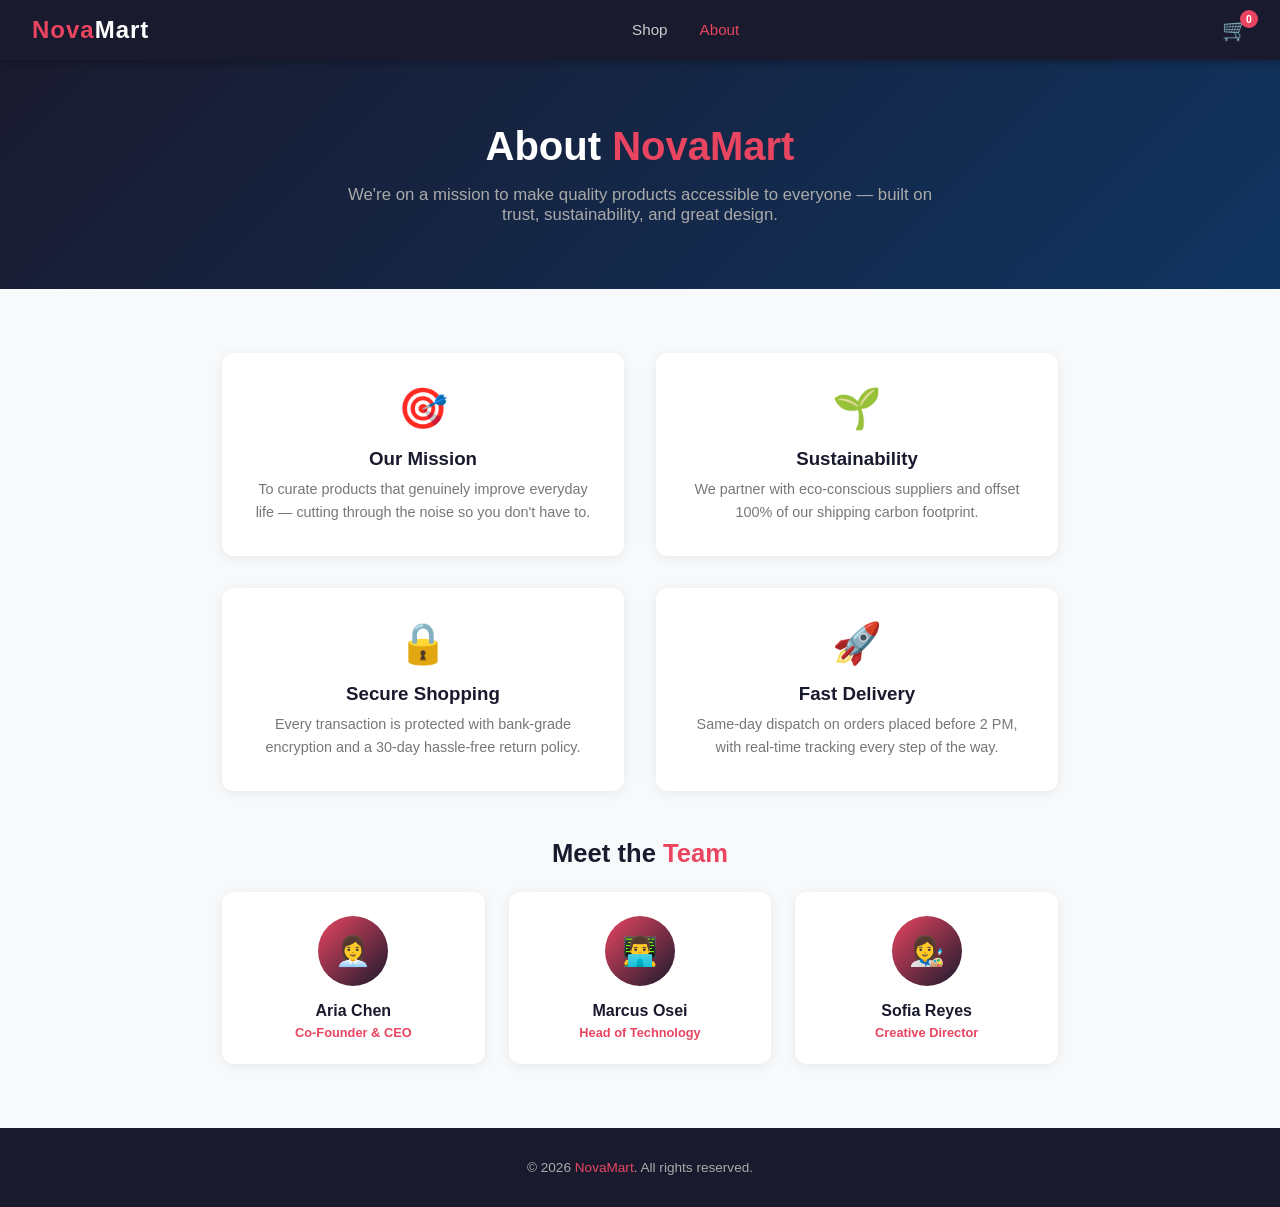
==== about.html @ ab841186 "Initial commit: NovaMart static e-commerce site" ====
<!DOCTYPE html>
<html lang="en">
<head>
  <meta charset="UTF-8" />
  <meta name="viewport" content="width=device-width, initial-scale=1.0" />
  <title>About Us — NovaMart</title>
  <link rel="stylesheet" href="style.css" />
</head>
<body>

<nav>
  <a class="logo" href="index.html">Nova<span style="color:#fff">Mart</span></a>
  <ul>
    <li><a href="index.html">Shop</a></li>
    <li><a href="about.html" class="active">About</a></li>
  </ul>
  <div class="cart-icon">🛒<span class="cart-badge">0</span></div>
</nav>

<section class="about-hero">
  <h1>About <span style="color:#e94560">NovaMart</span></h1>
  <p>We're on a mission to make quality products accessible to everyone — built on trust, sustainability, and great design.</p>
</section>

<div class="about-content">

  <div class="about-grid">
    <div class="about-box">
      <div class="icon">🎯</div>
      <h3>Our Mission</h3>
      <p>To curate products that genuinely improve everyday life — cutting through the noise so you don't have to.</p>
    </div>
    <div class="about-box">
      <div class="icon">🌱</div>
      <h3>Sustainability</h3>
      <p>We partner with eco-conscious suppliers and offset 100% of our shipping carbon footprint.</p>
    </div>
    <div class="about-box">
      <div class="icon">🔒</div>
      <h3>Secure Shopping</h3>
      <p>Every transaction is protected with bank-grade encryption and a 30-day hassle-free return policy.</p>
    </div>
    <div class="about-box">
      <div class="icon">🚀</div>
      <h3>Fast Delivery</h3>
      <p>Same-day dispatch on orders placed before 2 PM, with real-time tracking every step of the way.</p>
    </div>
  </div>

  <div class="team-section">
    <h2>Meet the <span style="color:#e94560">Team</span></h2>
    <div class="team-grid">
      <div class="team-card">
        <div class="team-avatar">👩‍💼</div>
        <h4>Aria Chen</h4>
        <p>Co-Founder & CEO</p>
      </div>
      <div class="team-card">
        <div class="team-avatar">👨‍💻</div>
        <h4>Marcus Osei</h4>
        <p>Head of Technology</p>
      </div>
      <div class="team-card">
        <div class="team-avatar">👩‍🎨</div>
        <h4>Sofia Reyes</h4>
        <p>Creative Director</p>
      </div>
    </div>
  </div>

</div>

<footer>
  <p>&copy; 2026 <span>NovaMart</span>. All rights reserved.</p>
</footer>

</body>
</html>
---- style.css ----
* {
  margin: 0;
  padding: 0;
  box-sizing: border-box;
}

body {
  font-family: 'Segoe UI', sans-serif;
  background: #f8f9fa;
  color: #333;
}

/* NAV */
nav {
  background: #1a1a2e;
  padding: 1rem 2rem;
  display: flex;
  align-items: center;
  justify-content: space-between;
  position: sticky;
  top: 0;
  z-index: 100;
  box-shadow: 0 2px 8px rgba(0,0,0,0.3);
}

.logo {
  font-size: 1.5rem;
  font-weight: 700;
  color: #e94560;
  text-decoration: none;
  letter-spacing: 1px;
}

nav ul {
  list-style: none;
  display: flex;
  gap: 2rem;
}

nav ul a {
  color: #ccc;
  text-decoration: none;
  font-size: 0.95rem;
  transition: color 0.2s;
}

nav ul a:hover, nav ul a.active {
  color: #e94560;
}

.cart-icon {
  position: relative;
  cursor: pointer;
  color: #ccc;
  font-size: 1.3rem;
  transition: color 0.2s;
}

.cart-icon:hover { color: #e94560; }

.cart-badge {
  position: absolute;
  top: -8px;
  right: -10px;
  background: #e94560;
  color: white;
  border-radius: 50%;
  width: 18px;
  height: 18px;
  font-size: 0.65rem;
  display: flex;
  align-items: center;
  justify-content: center;
  font-weight: 700;
}

/* HERO */
.hero {
  background: linear-gradient(135deg, #1a1a2e 0%, #16213e 50%, #0f3460 100%);
  color: white;
  text-align: center;
  padding: 5rem 2rem;
}

.hero h1 {
  font-size: 3rem;
  margin-bottom: 1rem;
  letter-spacing: -1px;
}

.hero h1 span { color: #e94560; }

.hero p {
  font-size: 1.1rem;
  color: #aaa;
  margin-bottom: 2rem;
}

.hero-btn {
  background: #e94560;
  color: white;
  padding: 0.8rem 2rem;
  border: none;
  border-radius: 30px;
  font-size: 1rem;
  cursor: pointer;
  text-decoration: none;
  transition: transform 0.2s, box-shadow 0.2s;
  display: inline-block;
}

.hero-btn:hover {
  transform: translateY(-2px);
  box-shadow: 0 6px 20px rgba(233,69,96,0.4);
}

/* PRODUCTS */
.section-title {
  text-align: center;
  padding: 3rem 1rem 1.5rem;
  font-size: 1.8rem;
  color: #1a1a2e;
}

.section-title span { color: #e94560; }

.products-grid {
  display: grid;
  grid-template-columns: repeat(auto-fill, minmax(260px, 1fr));
  gap: 1.5rem;
  max-width: 1200px;
  margin: 0 auto;
  padding: 1rem 2rem 4rem;
}

.card {
  background: white;
  border-radius: 12px;
  overflow: hidden;
  box-shadow: 0 2px 12px rgba(0,0,0,0.08);
  transition: transform 0.25s, box-shadow 0.25s;
}

.card:hover {
  transform: translateY(-5px);
  box-shadow: 0 8px 30px rgba(0,0,0,0.15);
}

.card-img {
  width: 100%;
  height: 200px;
  object-fit: cover;
  background: #eee;
  display: flex;
  align-items: center;
  justify-content: center;
  font-size: 4rem;
}

.card-body {
  padding: 1.2rem;
}

.card-category {
  font-size: 0.72rem;
  text-transform: uppercase;
  letter-spacing: 1px;
  color: #e94560;
  font-weight: 600;
  margin-bottom: 0.4rem;
}

.card-title {
  font-size: 1.05rem;
  font-weight: 700;
  margin-bottom: 0.5rem;
  color: #1a1a2e;
}

.card-desc {
  font-size: 0.85rem;
  color: #777;
  line-height: 1.5;
  margin-bottom: 1rem;
}

.card-footer {
  display: flex;
  align-items: center;
  justify-content: space-between;
}

.price {
  font-size: 1.3rem;
  font-weight: 700;
  color: #1a1a2e;
}

.add-btn {
  background: #1a1a2e;
  color: white;
  border: none;
  padding: 0.5rem 1rem;
  border-radius: 20px;
  cursor: pointer;
  font-size: 0.85rem;
  transition: background 0.2s;
}

.add-btn:hover { background: #e94560; }

/* TOAST */
.toast {
  position: fixed;
  bottom: 2rem;
  right: 2rem;
  background: #1a1a2e;
  color: white;
  padding: 0.8rem 1.5rem;
  border-radius: 8px;
  font-size: 0.9rem;
  transform: translateY(100px);
  opacity: 0;
  transition: all 0.3s;
  z-index: 999;
  border-left: 4px solid #e94560;
}

.toast.show {
  transform: translateY(0);
  opacity: 1;
}

/* ABOUT PAGE */
.about-hero {
  background: linear-gradient(135deg, #1a1a2e, #0f3460);
  color: white;
  text-align: center;
  padding: 4rem 2rem;
}

.about-hero h1 { font-size: 2.5rem; margin-bottom: 1rem; }
.about-hero p { color: #aaa; font-size: 1.05rem; max-width: 600px; margin: 0 auto; }

.about-content {
  max-width: 900px;
  margin: 0 auto;
  padding: 4rem 2rem;
}

.about-grid {
  display: grid;
  grid-template-columns: 1fr 1fr;
  gap: 2rem;
  margin-bottom: 3rem;
}

@media (max-width: 600px) {
  .about-grid { grid-template-columns: 1fr; }
  .hero h1 { font-size: 2rem; }
}

.about-box {
  background: white;
  border-radius: 12px;
  padding: 2rem;
  box-shadow: 0 2px 12px rgba(0,0,0,0.07);
  text-align: center;
}

.about-box .icon { font-size: 2.5rem; margin-bottom: 1rem; }
.about-box h3 { color: #1a1a2e; margin-bottom: 0.5rem; }
.about-box p { color: #777; font-size: 0.9rem; line-height: 1.6; }

.team-section h2 {
  font-size: 1.6rem;
  color: #1a1a2e;
  margin-bottom: 1.5rem;
  text-align: center;
}

.team-grid {
  display: grid;
  grid-template-columns: repeat(3, 1fr);
  gap: 1.5rem;
}

@media (max-width: 600px) {
  .team-grid { grid-template-columns: 1fr; }
}

.team-card {
  background: white;
  border-radius: 12px;
  padding: 1.5rem;
  text-align: center;
  box-shadow: 0 2px 12px rgba(0,0,0,0.07);
}

.team-avatar {
  width: 70px;
  height: 70px;
  border-radius: 50%;
  background: linear-gradient(135deg, #e94560, #1a1a2e);
  display: flex;
  align-items: center;
  justify-content: center;
  font-size: 1.8rem;
  margin: 0 auto 1rem;
}

.team-card h4 { color: #1a1a2e; margin-bottom: 0.3rem; }
.team-card p { font-size: 0.8rem; color: #e94560; font-weight: 600; }

/* FOOTER */
footer {
  background: #1a1a2e;
  color: #aaa;
  text-align: center;
  padding: 2rem;
  font-size: 0.85rem;
}

footer span { color: #e94560; }
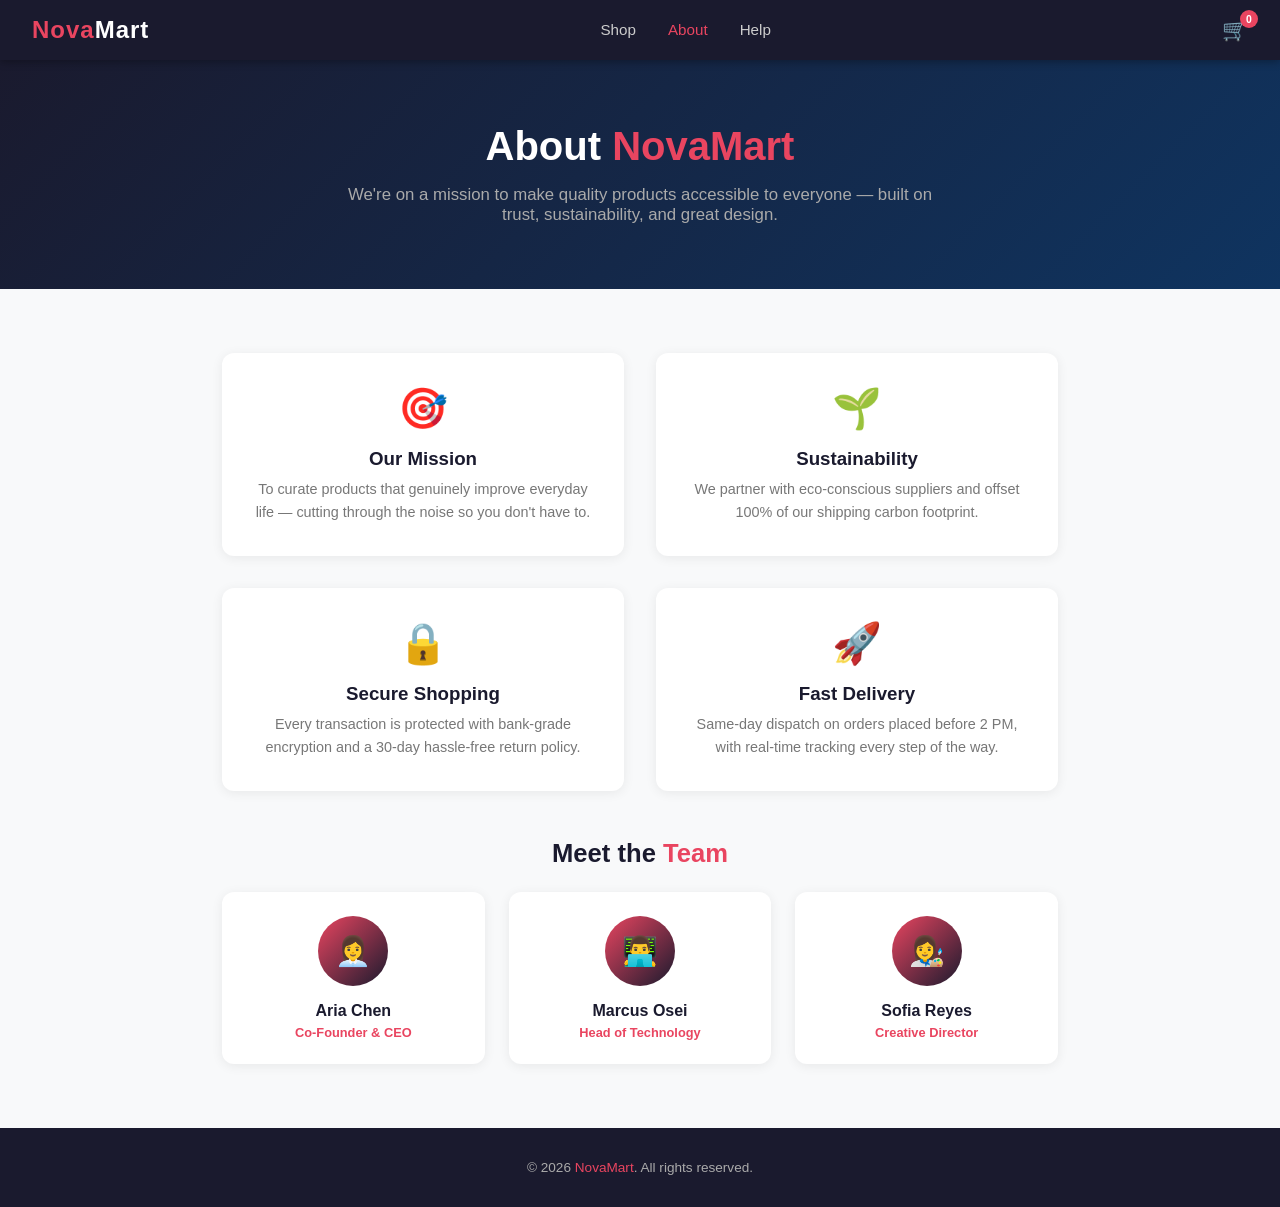
==== commit 0d8f7b6b: "Add Help page with FAQs to nav Add a Help Center page (help.html) with a collapsible FAQ accordion u" ====
--- a/about.html
+++ b/about.html
@@ -13,6 +13,7 @@
   <ul>
     <li><a href="index.html">Shop</a></li>
     <li><a href="about.html" class="active">About</a></li>
+    <li><a href="help.html">Help</a></li>
   </ul>
   <div class="cart-icon">🛒<span class="cart-badge">0</span></div>
 </nav>
--- a/style.css
+++ b/style.css
@@ -312,6 +312,64 @@
 .team-card h4 { color: #1a1a2e; margin-bottom: 0.3rem; }
 .team-card p { font-size: 0.8rem; color: #e94560; font-weight: 600; }
 
+/* HELP / FAQ PAGE */
+.faq-content {
+  max-width: 800px;
+  margin: 0 auto;
+  padding: 4rem 2rem;
+}
+
+.faq-heading {
+  font-size: 1.6rem;
+  color: #1a1a2e;
+  margin-bottom: 1.5rem;
+  text-align: center;
+}
+
+.faq-heading span { color: #e94560; }
+
+.faq-item {
+  background: white;
+  border-radius: 12px;
+  padding: 1.2rem 1.5rem;
+  margin-bottom: 1rem;
+  box-shadow: 0 2px 12px rgba(0,0,0,0.07);
+}
+
+.faq-item summary {
+  font-weight: 700;
+  color: #1a1a2e;
+  cursor: pointer;
+  list-style: none;
+  display: flex;
+  align-items: center;
+  justify-content: space-between;
+}
+
+.faq-item summary::-webkit-details-marker { display: none; }
+
+.faq-item summary::after {
+  content: '+';
+  color: #e94560;
+  font-size: 1.4rem;
+  font-weight: 700;
+  margin-left: 1rem;
+  transition: transform 0.2s;
+}
+
+.faq-item[open] summary::after {
+  transform: rotate(45deg);
+}
+
+.faq-item p {
+  color: #777;
+  font-size: 0.9rem;
+  line-height: 1.6;
+  margin-top: 0.8rem;
+}
+
+.faq-item a { color: #e94560; }
+
 /* FOOTER */
 footer {
   background: #1a1a2e;
